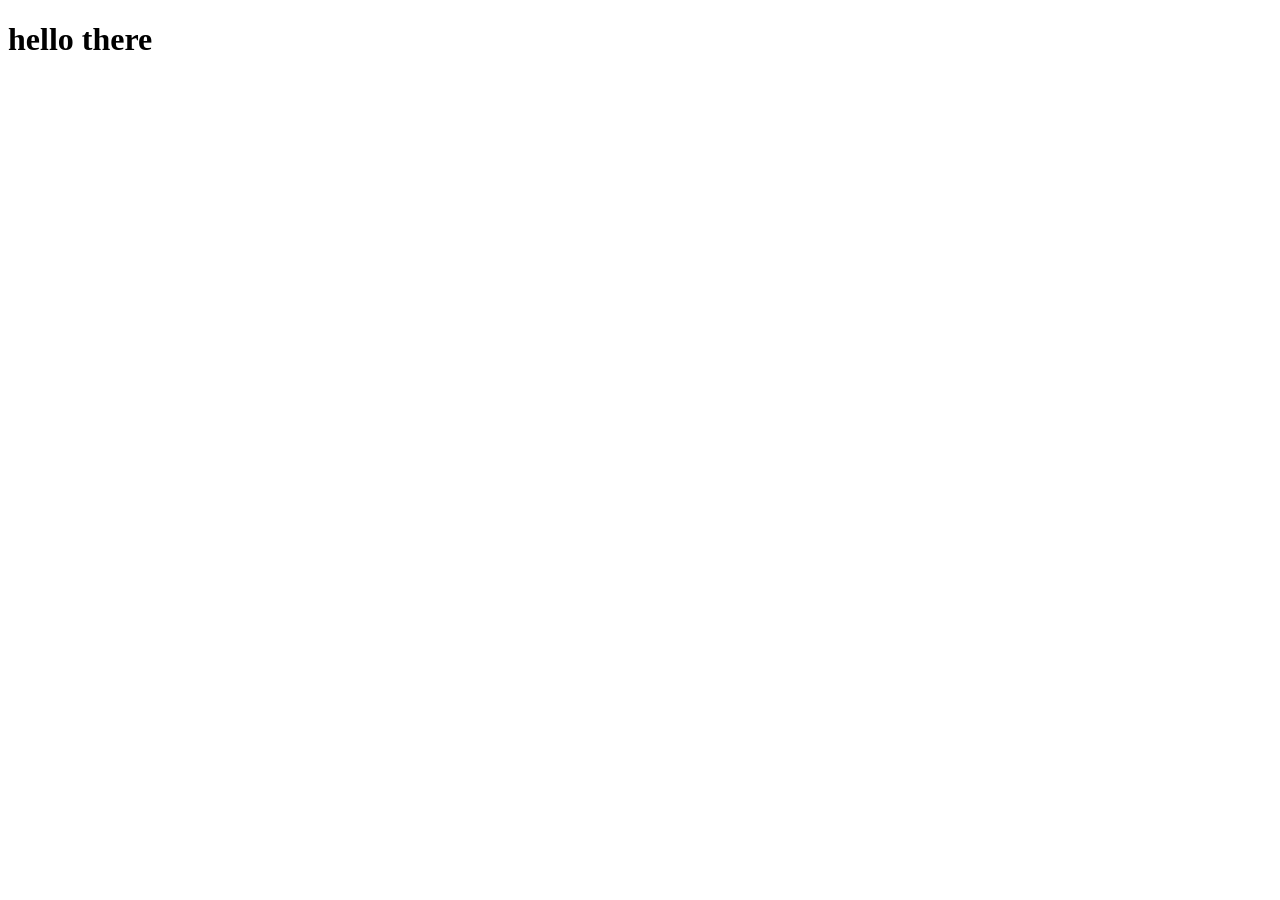
==== index.html @ cb72a4aa "updated HTML and CSS" ====
<!DOCTYPE html>
<html lang="en">
<head>
    <meta charset="UTF-8">
    <meta name="viewport" content="width=device-width, initial-scale=1.0">
    <title>Document</title>
    <link rel="stylesheet" href="style.css">
</head>
<body>
    <h1>hello there</h1>
</body>
</html>
---- style.css ----
p{
    background-color: blue;
}
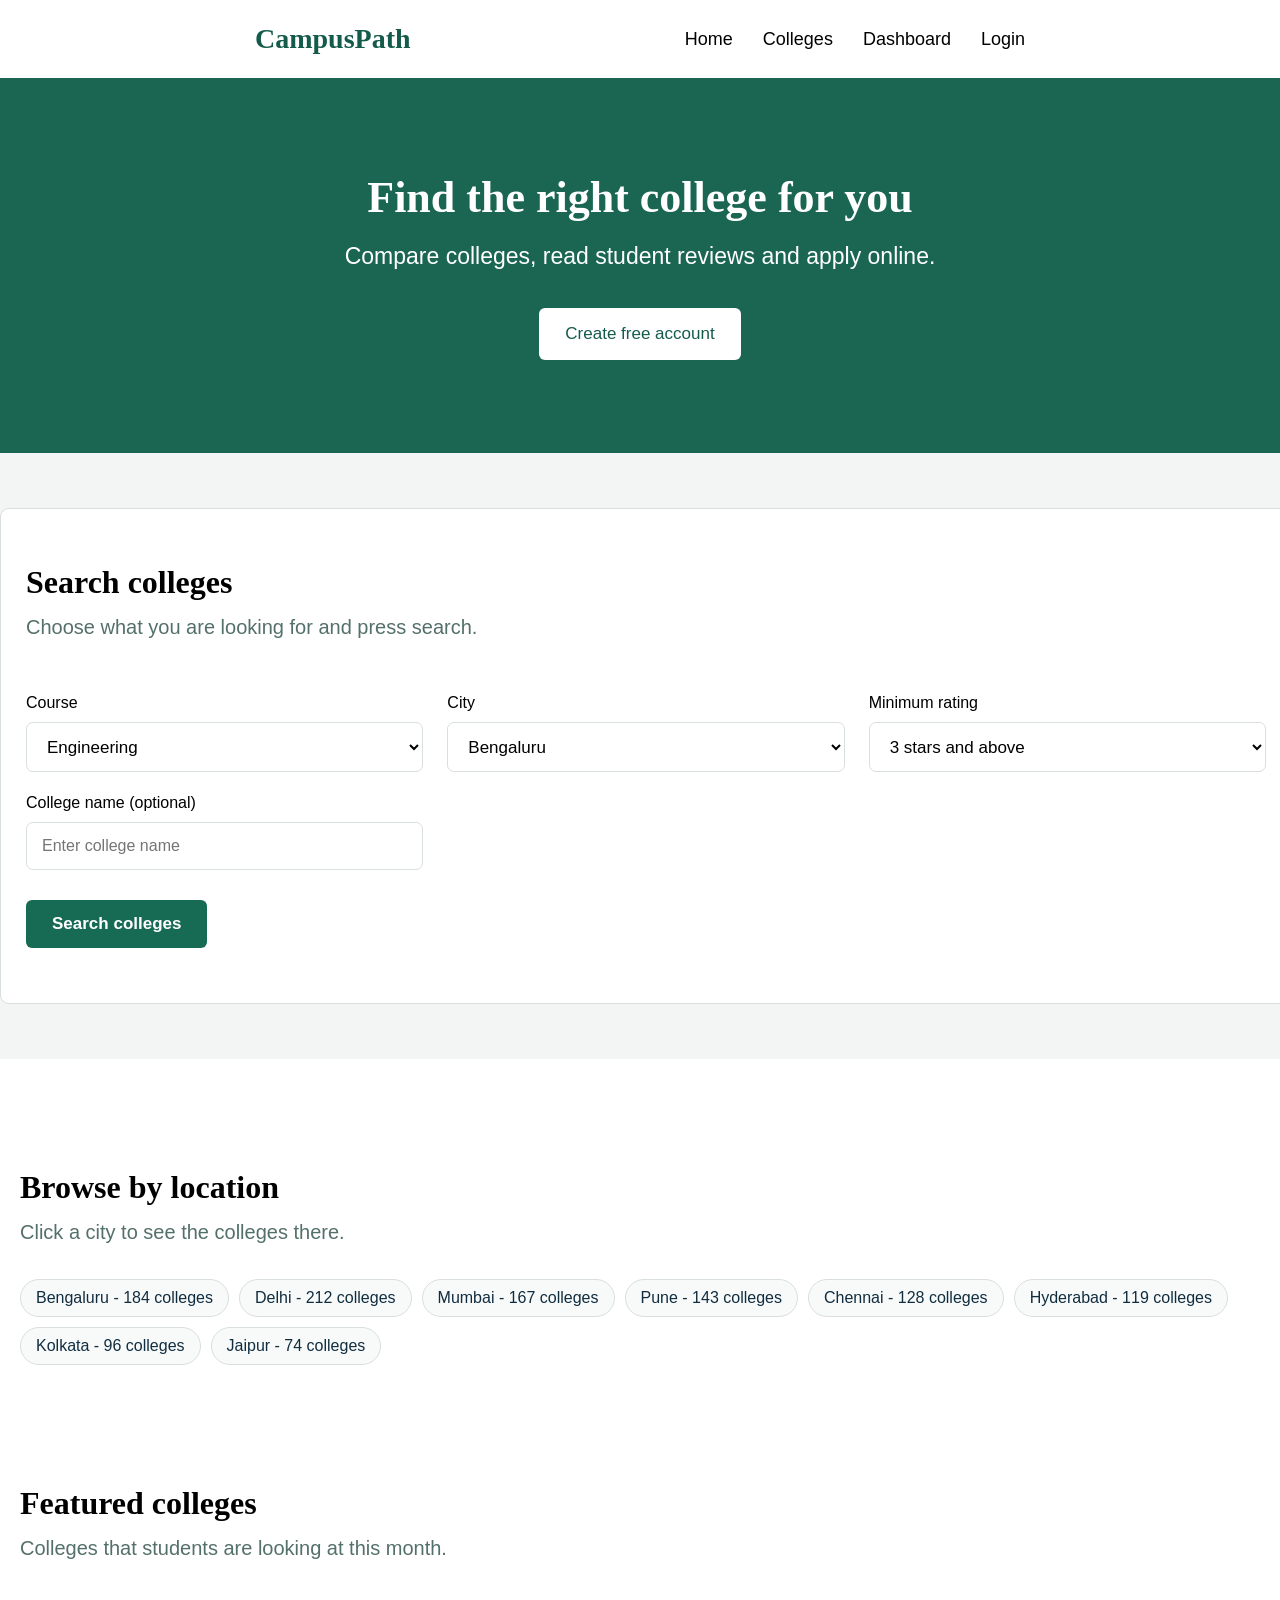
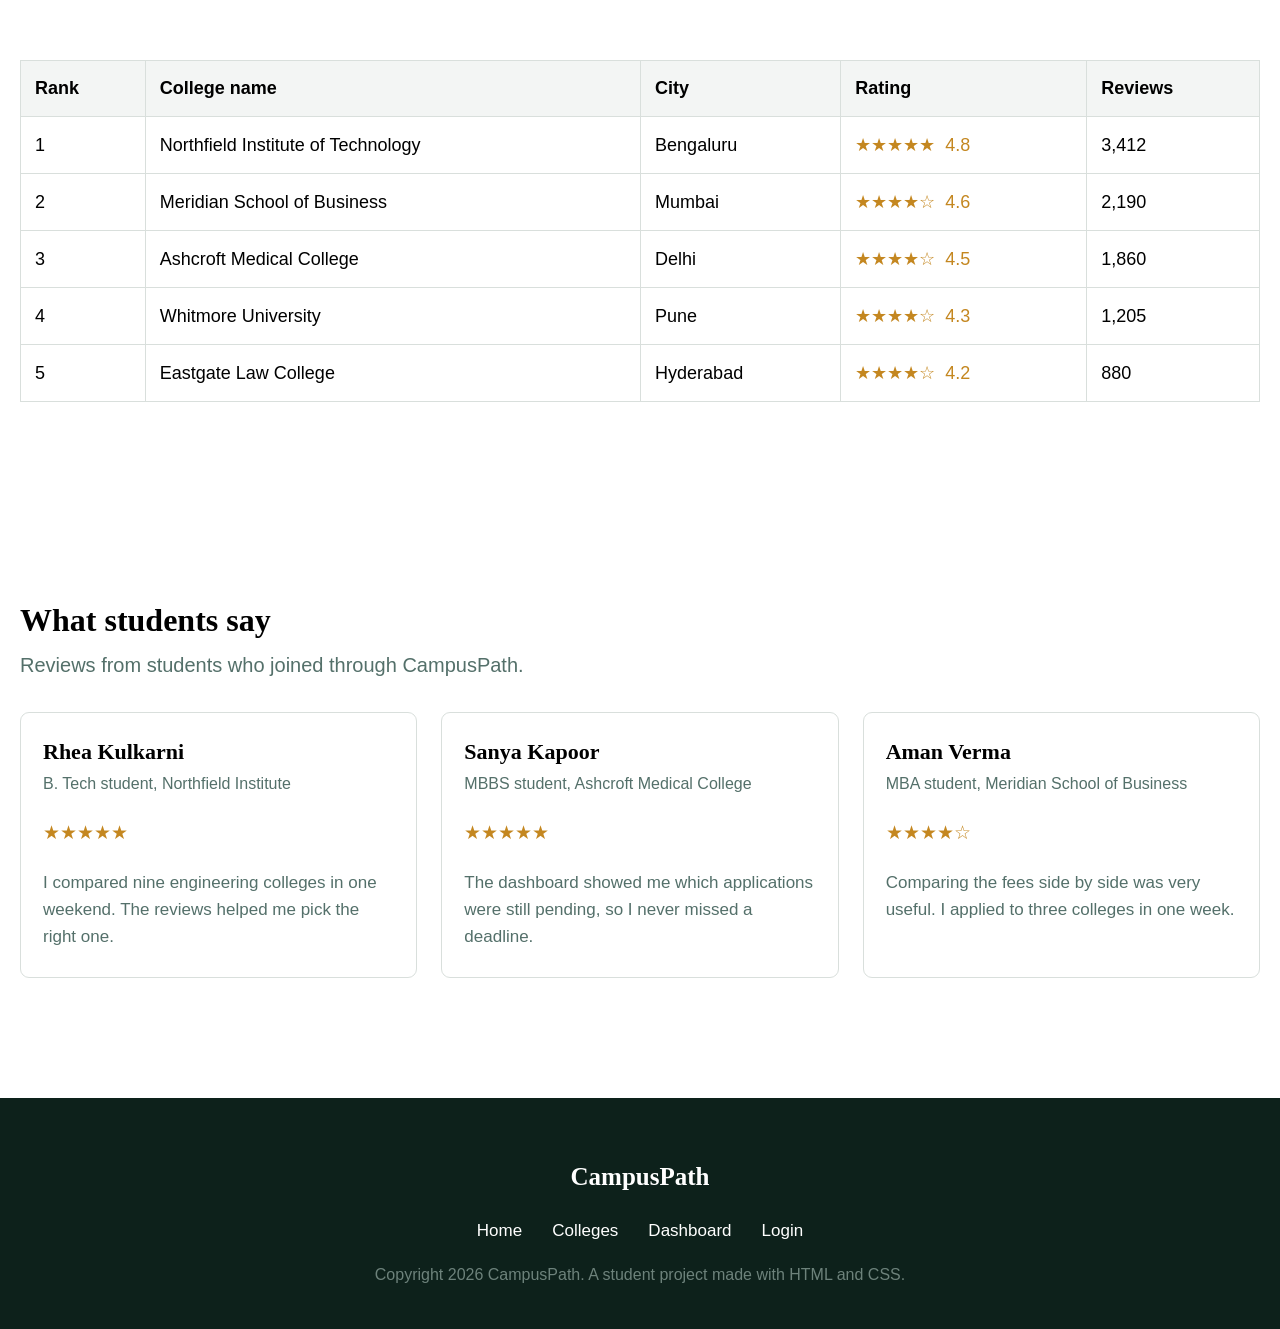
==== commit ff52ebcd: "website files" ====
--- a/index.html
+++ b/index.html
@@ -3,10 +3,296 @@
 <head>
     <meta charset="UTF-8">
     <meta name="viewport" content="width=device-width, initial-scale=1.0">
-    <title>Document</title>
+    <title>Campus Path - Find the right college for you</title>
     <link rel="stylesheet" href="style.css">
 </head>
 <body>
-    <h1>hello there</h1>
-</body>
+    <header>
+    <div class="logo">CampusPath</div>
+
+    <nav>
+        <a href="#">Home</a>
+        <a href="#">Colleges</a>
+        <a href="dashboard.html">Dashboard</a>
+        <a href="login.html">Login</a>
+    </nav>
+    </header>
+
+    <section class="hero">
+
+        <h1>Find the right college for you</h1>
+
+        <p>
+            Compare colleges, read student reviews and apply online.
+        </p>
+
+
+        <a href="login.html">
+        <button>
+            Create free account
+        </button>
+        </a>
+
+    </section>
+
+
+    <section class="search-section">
+
+        <div class="search-card">
+
+            <h2>Search colleges</h2>
+
+            <p>
+                Choose what you are looking for and press search.
+            </p>
+
+            <div class="search-fields">
+
+                <div class="field">
+                    <label>Course</label>
+
+                    <select>
+                        <option>Engineering</option>
+                        <option>Medical</option>
+                        <option>Management</option>
+                        <option>Law</option>
+                    </select>
+                </div>
+
+
+                <div class="field">
+                    <label>City</label>
+
+                    <select>
+                        <option>Bengaluru</option>
+                        <option>Delhi</option>
+                        <option>Mumbai</option>
+                        <option>Hyderabad</option>
+                    </select>
+                </div>
+
+
+                <div class="field">
+                    <label>Minimum rating</label>
+
+                    <select>
+                        <option>3 stars and above</option>
+                        <option>4 stars and above</option>
+                        <option>5 stars</option>
+                    </select>
+                </div>
+
+            </div>
+
+
+            
+            <div class="college-name">
+
+                <label>College name (optional)</label>
+
+                <input type="text" placeholder="Enter college name">
+
+            </div>
+            
+            <button class="search-button">
+    Search colleges
+</button>
+
+        </div>
+
+    </section>
+
+
+<section class="location-section">
+
+    <h2>Browse by location</h2>
+
+    <p>Click a city to see the colleges there.</p>
+
+    <div class="city-list">
+
+        <a href="#">Bengaluru - 184 colleges</a>
+        <a href="#">Delhi - 212 colleges</a>
+        <a href="#">Mumbai - 167 colleges</a>
+        <a href="#">Pune - 143 colleges</a>
+        <a href="#">Chennai - 128 colleges</a>
+        <a href="#">Hyderabad - 119 colleges</a>
+        <a href="#">Kolkata - 96 colleges</a>
+        <a href="#">Jaipur - 74 colleges</a>
+
+    </div>
+
+</section>
+
+
+<section class="featured-section">
+
+    <h2>Featured colleges</h2>
+
+    <p>Colleges that students are looking at this month.</p>
+
+</section>
+
+
+<section class="ranking-section">
+
+    <table class="college-table">
+
+        <thead>
+            <tr>
+                <th>Rank</th>
+                <th>College name</th>
+                <th>City</th>
+                <th>Rating</th>
+                <th>Reviews</th>
+            </tr>
+        </thead>
+
+        <tbody>
+
+            <tr>
+                <td>1</td>
+                <td>Northfield Institute of Technology</td>
+                <td>Bengaluru</td>
+                <td>★★★★★ &nbsp;4.8</td>
+                <td>3,412</td>
+            </tr>
+
+            <tr>
+                <td>2</td>
+                <td>Meridian School of Business</td>
+                <td>Mumbai</td>
+                <td>★★★★☆ &nbsp;4.6</td>
+                <td>2,190</td>
+            </tr>
+
+            <tr>
+                <td>3</td>
+                <td>Ashcroft Medical College</td>
+                <td>Delhi</td>
+                <td>★★★★☆ &nbsp;4.5</td>
+                <td>1,860</td>
+            </tr>
+
+            <tr>
+                <td>4</td>
+                <td>Whitmore University</td>
+                <td>Pune</td>
+                <td>★★★★☆ &nbsp;4.3</td>
+                <td>1,205</td>
+            </tr>
+
+            <tr>
+                <td>5</td>
+                <td>Eastgate Law College</td>
+                <td>Hyderabad</td>
+                <td>★★★★☆ &nbsp;4.2</td>
+                <td>880</td>
+            </tr>
+
+        </tbody>
+
+    </table>
+
+</section>
+
+
+<section class="reviews-section">
+
+    <h2>What students say</h2>
+
+    <p class="section-description">
+        Reviews from students who joined through CampusPath.
+    </p>
+
+
+    <div class="reviews-container">
+
+    
+
+        <div class="review-card">
+
+            <h3>Rhea Kulkarni</h3>
+
+            <p class="student-info">
+                B. Tech student, Northfield Institute
+            </p>
+
+            <div class="stars">
+                ★★★★★
+            </div>
+
+            <p class="review-text">
+                I compared nine engineering colleges in one weekend.
+                The reviews helped me pick the right one.
+            </p>
+
+        </div>
+
+
+    
+
+        <div class="review-card">
+
+            <h3>Sanya Kapoor</h3>
+
+            <p class="student-info">
+                MBBS student, Ashcroft Medical College
+            </p>
+
+            <div class="stars">
+                ★★★★★
+            </div>
+
+            <p class="review-text">
+                The dashboard showed me which applications were still
+                pending, so I never missed a deadline.
+            </p>
+
+        </div>
+
+
+        <!-- Review 3 -->
+
+        <div class="review-card">
+
+            <h3>Aman Verma</h3>
+
+            <p class="student-info">
+                MBA student, Meridian School of Business
+            </p>
+
+            <div class="stars">
+                ★★★★☆
+            </div>
+
+            <p class="review-text">
+                Comparing the fees side by side was very useful.
+                I applied to three colleges in one week.
+            </p>
+
+        </div>
+
+    </div>
+
+</section>
+
+<footer class="footer">
+
+    <h2>CampusPath</h2>
+
+    <nav>
+        <a href="#">Home</a>
+        <a href="#">Colleges</a>
+        <a href="#">Dashboard</a>
+        <a href="#">Login</a>
+    </nav>
+
+    <p>
+        Copyright 2026 CampusPath. A student project made with HTML and CSS.
+    </p>
+
+</footer>
+
+</body> 
 </html>
--- a/style.css
+++ b/style.css
@@ -1,3 +1,640 @@
-p{
-    background-color: blue;
+body{
+    display: block;
+    width: 100%;
+    margin: 0%;
+    padding: 0%;
+    font-family: Arial, Helvetica, sans-serif;
+}
+
+
+header {
+    height: 78px;
+
+    display: flex;
+    align-items: center;
+    justify-content: space-between;
+
+    padding: 0 255px;
+
+    background-color: white;
+}
+
+
+
+.logo {
+    font-family: Georgia, serif;
+    font-size: 28px;
+    font-weight: bold;
+    color: #155b4b;
+}
+
+
+
+nav {
+    display: flex;
+    gap: 30px;
+}
+
+
+nav a {
+    text-decoration: none;
+    color: black;
+    font-size: 18px;
+}
+
+
+.hero {
+    height: 375px;
+
+    background-color: #1b6653;
+
+    display: flex;
+    flex-direction: column;
+    align-items: center;
+    justify-content: center;
+
+    text-align: center;
+}
+
+.hero h1 {
+    font-family: Georgia, serif;
+    font-size: 44px;
+    color: white;
+
+    margin: 0 0 20px 0;
+}
+
+
+.hero p {
+    font-size: 23px;
+    color: white;
+
+    margin: 0 0 38px 0;
+}
+
+
+
+.hero button {
+    background-color: white;
+    color: #155b4b;
+
+    border: none;
+    border-radius: 6px;
+
+    padding: 16px 26px;
+
+    font-size: 17px;
+
+    cursor: pointer;
+}
+
+
+
+.search-section {
+    background-color: #f3f5f4;
+
+    padding: 55px 0;
+
+    min-height: 400px;
+}
+
+
+.search-card {
+    width: 1240px;
+
+    margin: 0 auto;
+
+    background-color: white;
+
+    border: 1px solid #d9dfdc;
+    border-radius: 9px;
+
+    padding: 55px 25px;
+}
+
+
+
+
+.search-card h2 {
+    font-family: Georgia, serif;
+    font-size: 32px;
+
+    margin: 0 0 15px 0;
+}
+
+
+.search-card > p {
+    font-size: 20px;
+    color: #54706a;
+
+    margin: 0 0 55px 0;
+}
+
+
+
+.search-fields {
+    display: flex;
+
+    gap: 24px;
+}
+
+
+.field {
+    flex: 1;
+
+    display: flex;
+    flex-direction: column;
+}
+
+
+.field label,
+.college-name label {
+    font-size: 16px;
+
+    margin-bottom: 10px;
+}
+
+
+.field select {
+    height: 50px;
+
+    padding: 0 16px;
+
+    font-size: 17px;
+
+    background-color: white;
+
+    border: 1px solid #d9dfdc;
+    border-radius: 7px;
+}
+
+
+
+.college-name {
+    margin-top: 22px;
+
+    display: flex;
+    flex-direction: column;
+
+    width: 32%;
+}
+
+
+.college-name input {
+    height: 46px;
+
+    padding: 0 15px;
+
+    font-size: 16px;
+
+    border: 1px solid #d9dfdc;
+    border-radius: 7px;
+}
+
+.location-section {
+    width: 1240px;
+
+    margin: 0 auto;
+
+    padding-top: 110px;
+    padding-bottom: 120px;
+}
+
+
+.location-section h2 {
+    font-family: Georgia, serif;
+
+    font-size: 32px;
+
+    margin: 0 0 15px 0;
+}
+
+
+.location-section p {
+    font-size: 20px;
+
+    color: #54706a;
+
+    margin: 0 0 35px 0;
+}
+
+
+
+.city-list {
+    display: flex;
+
+    flex-wrap: wrap;
+
+    gap: 10px;
+}
+
+
+.city-list a {
+    text-decoration: none;
+
+    color: #102d40;
+
+    border: 1px solid #d9dfdc;
+
+    border-radius: 25px;
+
+    padding: 9px 15px;
+
+    font-size: 16px;
+
+    background-color: #f8faf9;
+}
+
+
+.featured-section {
+    width: 1240px;
+
+    margin: 0 auto;
+
+    padding-bottom: 100px;
+}
+
+
+.featured-section h2 {
+    font-family: Georgia, serif;
+
+    font-size: 32px;
+
+    margin: 0 0 15px 0;
+}
+
+
+.featured-section p {
+    font-size: 20px;
+
+    color: #54706a;
+
+    margin: 0;
+}
+
+
+.search-button {
+    margin-top: 30px;
+
+    background-color: #176b54;
+    color: white;
+
+    border: none;
+    border-radius: 6px;
+
+    padding: 14px 26px;
+
+    font-size: 17px;
+    font-weight: bold;
+
+    cursor: pointer;
+}
+
+.ranking-section {
+    width: 1240px;
+
+    margin: 0 auto;
+
+    padding-bottom: 100px;
+}
+
+
+.college-table {
+    width: 100%;
+
+    border-collapse: collapse;
+
+    background-color: white;
+
+    font-size: 18px;
+}
+
+
+.college-table th,
+.college-table td {
+    border: 1px solid #d9dfdc;
+
+    padding: 17px 14px;
+
+    text-align: left;
+}
+
+
+.college-table th {
+    font-weight: bold;
+
+    background-color: #f3f5f4;
+}
+
+
+
+.college-table td:nth-child(4) {
+    color: #c48720;
+}
+
+
+
+.reviews-section {
+    width: 1240px;
+
+    margin: 0 auto;
+
+    padding-top: 100px;
+    padding-bottom: 120px;
+}
+
+
+.reviews-section h2 {
+    font-family: Georgia, serif;
+
+    font-size: 32px;
+
+    margin: 0 0 15px 0;
+}
+
+
+.section-description {
+    font-size: 20px;
+
+    color: #54706a;
+
+    margin: 0 0 35px 0;
+}
+
+
+.reviews-container {
+    display: flex;
+
+    gap: 24px;
+}
+
+
+.review-card {
+    flex: 1;
+
+    background-color: white;
+
+    border: 1px solid #d9dfdc;
+
+    border-radius: 9px;
+
+    padding: 26px 22px;
+
+    box-sizing: border-box;
+}
+
+
+.review-card h3 {
+    font-family: Georgia, serif;
+
+    font-size: 22px;
+
+    margin: 0 0 10px 0;
+}
+
+
+.student-info {
+    color: #54706a;
+
+    font-size: 16px;
+
+    margin: 0 0 28px 0;
+}
+
+
+.stars {
+    color: #c48720;
+
+    font-size: 19px;
+
+    margin-bottom: 25px;
+}
+
+
+.review-text {
+    color: #54706a;
+
+    font-size: 17px;
+
+    line-height: 1.6;
+
+    margin: 0;
+}
+
+
+
+.footer {
+    background-color: #0d211b;
+
+    text-align: center;
+
+    padding: 65px 20px 45px 20px;
+
+    color: white;
+}
+
+
+.footer h2 {
+    font-family: Georgia, serif;
+
+    font-size: 25px;
+
+    margin: 0 0 30px 0;
+}
+
+
+.footer nav {
+    display: flex;
+
+    justify-content: center;
+
+    gap: 30px;
+
+    margin-bottom: 25px;
+}
+
+
+.footer nav a {
+    color: white;
+
+    text-decoration: none;
+
+    font-size: 17px;
+}
+
+
+.footer > p {
+    color: #6d827b;
+
+    font-size: 16px;
+
+    margin: 0;
+}
+
+
+.login-hero {
+    background-color: #176b54;
+
+    height: 325px;
+
+    display: flex;
+    flex-direction: column;
+
+    justify-content: center;
+    align-items: center;
+
+    text-align: center;
+
+    color: white;
+}
+
+
+.login-hero h1 {
+    font-family: Georgia, serif;
+
+    font-size: 44px;
+
+    margin: 0 0 25px 0;
+}
+
+
+.login-hero p {
+    font-size: 23px;
+
+    margin: 0;
+}
+
+
+.login-section {
+    background-color: #f3f5f4;
+
+    min-height: 500px;
+
+    padding: 55px 0;
+}
+
+
+.login-box {
+    width: 660px;
+
+    margin: 0 auto;
+
+    background-color: white;
+
+    border: 1px solid #d9dfdc;
+
+    border-radius: 10px;
+
+    padding: 40px 32px;
+
+    box-sizing: border-box;
+}
+
+
+.login-box h2 {
+    font-family: Georgia, serif;
+
+    font-size: 34px;
+
+    margin: 0 0 35px 0;
+}
+
+
+.login-description {
+    color: #54706a;
+
+    font-size: 18px;
+
+    margin-bottom: 28px;
+}
+
+
+.login-box label {
+    display: block;
+
+    font-size: 17px;
+
+    margin-bottom: 10px;
+
+    margin-top: 22px;
+}
+
+
+.login-box input[type="email"],
+.login-box input[type="password"] {
+
+    width: 100%;
+
+    height: 49px;
+
+    box-sizing: border-box;
+
+    border: 1px solid #d9dfdc;
+
+    border-radius: 7px;
+
+    padding: 0 13px;
+
+    font-size: 18px;
+}
+
+
+.login-box input::placeholder {
+    color: #6c7775;
+}
+
+
+.remember {
+    display: flex;
+
+    align-items: center;
+
+    gap: 12px;
+
+    margin-top: 23px;
+
+    font-size: 17px;
+}
+
+
+.remember input {
+    width: 16px;
+    height: 16px;
+}
+
+
+.login-button {
+    width: 100%;
+
+    height: 50px;
+
+    margin-top: 52px;
+
+    background-color: #176b54;
+
+    color: white;
+
+    border: none;
+
+    border-radius: 7px;
+
+    font-size: 18px;
+
+    cursor: pointer;
+}
+
+
+.forgot-password {
+    color: #54706a;
+
+    font-size: 17px;
+
+    margin-top: 23px;
+}
+
+
+.forgot-password a {
+    color: #176b54;
+
+    text-decoration: none;
 }
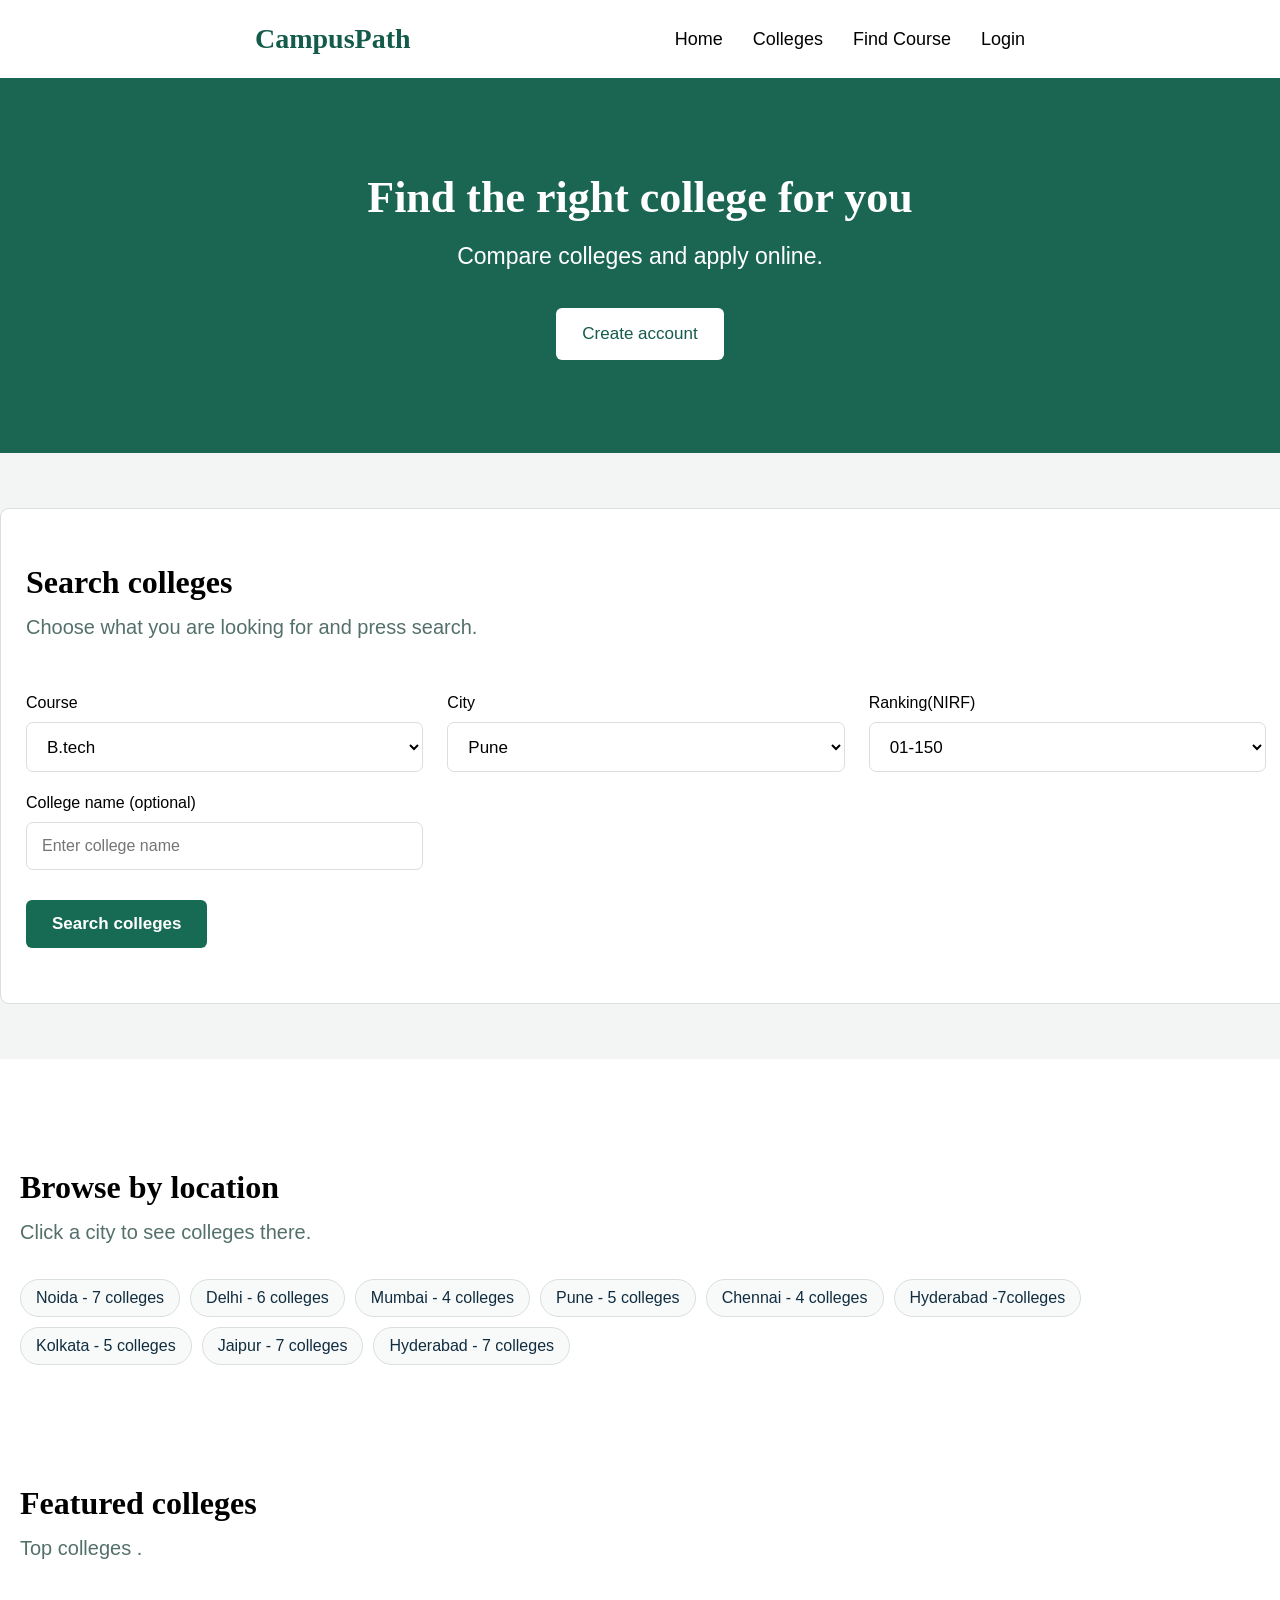
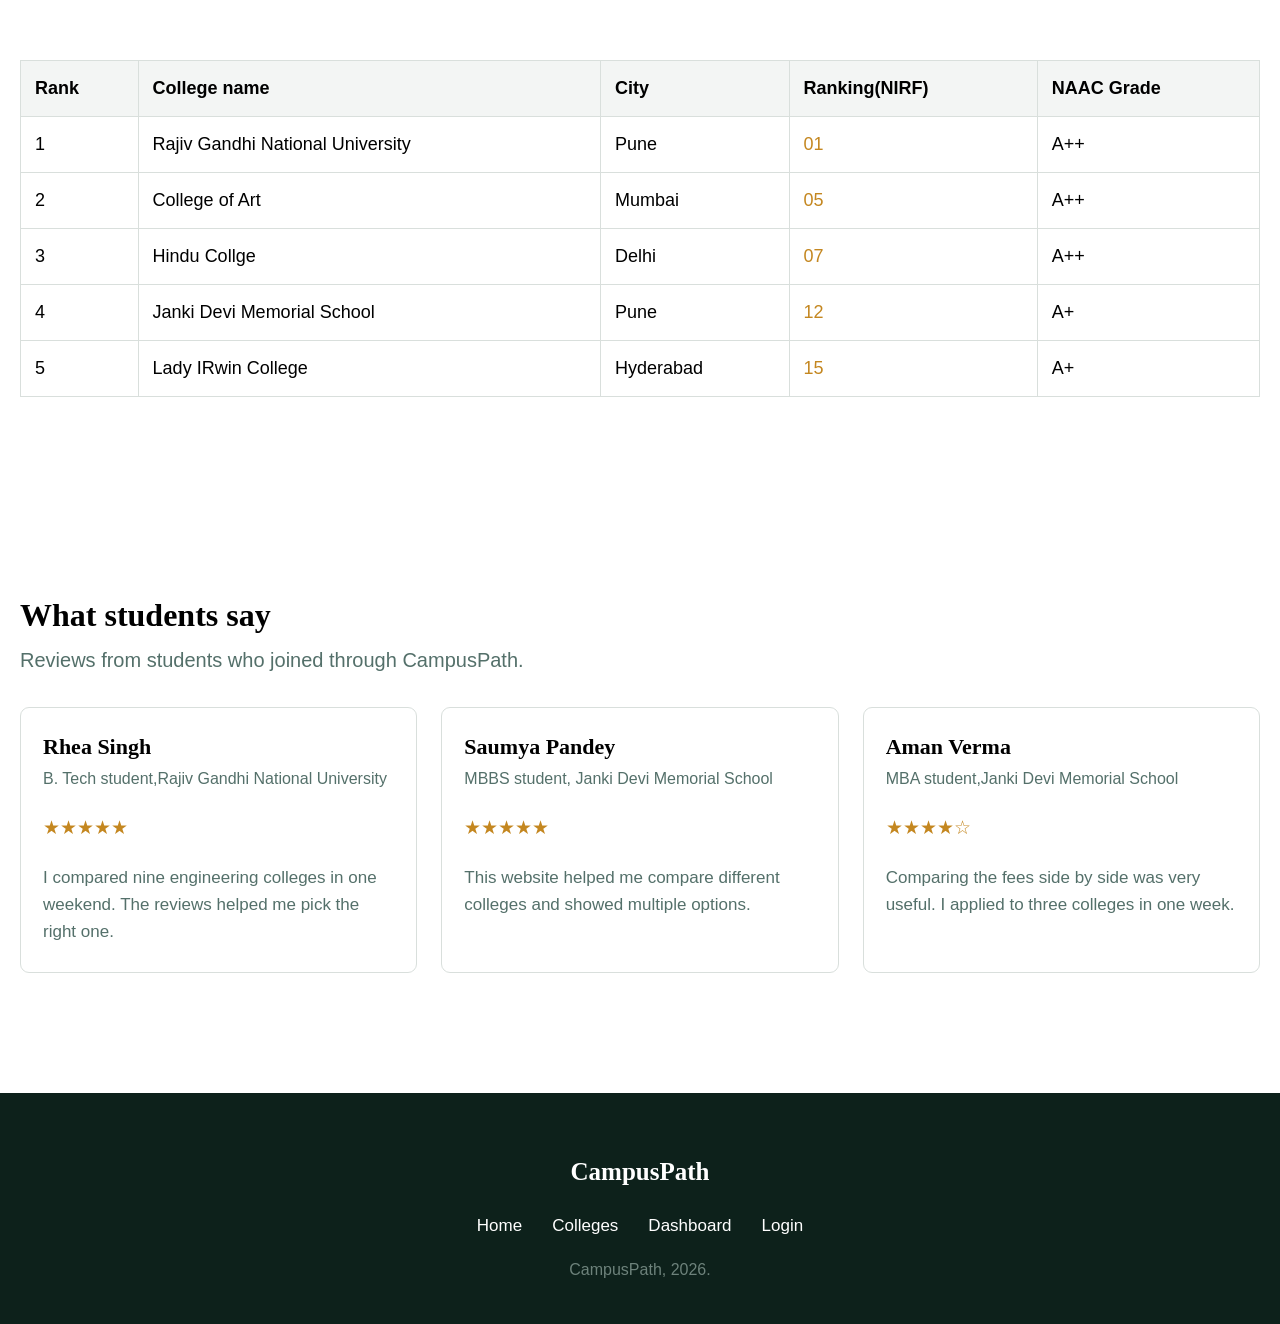
==== commit 4a7c5c98: "Updated website , added new files" ====
--- a/index.html
+++ b/index.html
@@ -12,8 +12,8 @@
 
     <nav>
         <a href="#">Home</a>
-        <a href="#">Colleges</a>
-        <a href="dashboard.html">Dashboard</a>
+        <a href="collegelist.html">Colleges</a>
+        <a href="course.html">Find Course</a>
         <a href="login.html">Login</a>
     </nav>
     </header>
@@ -23,13 +23,13 @@
         <h1>Find the right college for you</h1>
 
         <p>
-            Compare colleges, read student reviews and apply online.
+            Compare colleges and apply online.
         </p>
 
 
         <a href="login.html">
         <button>
-            Create free account
+            Create account
         </button>
         </a>
 
@@ -52,10 +52,22 @@
                     <label>Course</label>
 
                     <select>
-                        <option>Engineering</option>
-                        <option>Medical</option>
-                        <option>Management</option>
-                        <option>Law</option>
+                        <option>B.tech</option>
+                        <option>M.tech</option>
+                        <option>B.Sc</option>
+                        <option>M.Sc</option>
+                        <option>M.Com</option>
+                        <option>B.Com</option>
+                        <option>M.A</option>
+                        <option>B.A</option>
+                        <option>Ph.D</option>
+                        <option>B.Arch</option>
+                        <option>MBA</option>
+                        <option>BCA</option>
+                        <option>MBBS</option>
+                        <option>MCA</option>
+                        <option>B.Pharma</option>
+                        <option>BBA</option>
                     </select>
                 </div>
 
@@ -64,21 +76,26 @@
                     <label>City</label>
 
                     <select>
-                        <option>Bengaluru</option>
+                        <option>Pune</option>
                         <option>Delhi</option>
                         <option>Mumbai</option>
+                        <option>Noida</option>
+                        <option>kanpur</option>
+                        <option>Agra</option>
+                        <option>Allahbad</option>
+                        <option>Lucknow</option>
                         <option>Hyderabad</option>
                     </select>
                 </div>
 
 
                 <div class="field">
-                    <label>Minimum rating</label>
+                    <label>Ranking(NIRF)</label>
 
                     <select>
-                        <option>3 stars and above</option>
-                        <option>4 stars and above</option>
-                        <option>5 stars</option>
+                        <option>01-150</option>
+                        <option>50-250</option>
+                        <option>250 and above</option>
                     </select>
                 </div>
 
@@ -107,19 +124,19 @@
 
     <h2>Browse by location</h2>
 
-    <p>Click a city to see the colleges there.</p>
+    <p>Click a city to see colleges there.</p>
 
     <div class="city-list">
 
-        <a href="#">Bengaluru - 184 colleges</a>
-        <a href="#">Delhi - 212 colleges</a>
-        <a href="#">Mumbai - 167 colleges</a>
-        <a href="#">Pune - 143 colleges</a>
-        <a href="#">Chennai - 128 colleges</a>
-        <a href="#">Hyderabad - 119 colleges</a>
-        <a href="#">Kolkata - 96 colleges</a>
-        <a href="#">Jaipur - 74 colleges</a>
-
+        <a href="#">Noida - 7 colleges</a>
+        <a href="#">Delhi - 6 colleges</a>
+        <a href="#">Mumbai - 4 colleges</a>
+        <a href="#">Pune -  5 colleges</a>
+        <a href="#">Chennai - 4  colleges</a>
+        <a href="#">Hyderabad -7colleges</a>
+        <a href="#">Kolkata -  5 colleges</a>
+        <a href="#">Jaipur - 7 colleges</a>
+        <a href="#">Hyderabad - 7 colleges</a>
     </div>
 
 </section>
@@ -129,7 +146,7 @@
 
     <h2>Featured colleges</h2>
 
-    <p>Colleges that students are looking at this month.</p>
+    <p>Top colleges .</p>
 
 </section>
 
@@ -143,8 +160,8 @@
                 <th>Rank</th>
                 <th>College name</th>
                 <th>City</th>
-                <th>Rating</th>
-                <th>Reviews</th>
+                <th>Ranking(NIRF)</th>
+                <th>NAAC Grade</th>
             </tr>
         </thead>
 
@@ -152,42 +169,42 @@
 
             <tr>
                 <td>1</td>
-                <td>Northfield Institute of Technology</td>
-                <td>Bengaluru</td>
-                <td>★★★★★ &nbsp;4.8</td>
-                <td>3,412</td>
+                <td>Rajiv Gandhi National University</td>
+                <td>Pune</td>
+                <td>01</td>
+                <td>A++</td>
             </tr>
 
             <tr>
                 <td>2</td>
-                <td>Meridian School of Business</td>
+                <td>College of Art</td>
                 <td>Mumbai</td>
-                <td>★★★★☆ &nbsp;4.6</td>
-                <td>2,190</td>
+                <td>05</td>
+                <td>A++</td>
             </tr>
 
             <tr>
                 <td>3</td>
-                <td>Ashcroft Medical College</td>
+                <td>Hindu Collge</td>
                 <td>Delhi</td>
-                <td>★★★★☆ &nbsp;4.5</td>
-                <td>1,860</td>
+                <td>07</td>
+                <td>A++</td>
             </tr>
 
             <tr>
                 <td>4</td>
-                <td>Whitmore University</td>
+                <td>Janki Devi Memorial School<y/td>
                 <td>Pune</td>
-                <td>★★★★☆ &nbsp;4.3</td>
-                <td>1,205</td>
+                <td>12</td>
+                <td>A+</td>
             </tr>
 
             <tr>
                 <td>5</td>
-                <td>Eastgate Law College</td>
+                <td>Lady IRwin College</td>
                 <td>Hyderabad</td>
-                <td>★★★★☆ &nbsp;4.2</td>
-                <td>880</td>
+                <td>15</td>
+                <td>A+</td>
             </tr>
 
         </tbody>
@@ -212,10 +229,10 @@
 
         <div class="review-card">
 
-            <h3>Rhea Kulkarni</h3>
+            <h3>Rhea Singh</h3>
 
             <p class="student-info">
-                B. Tech student, Northfield Institute
+                B. Tech student,Rajiv Gandhi National University 
             </p>
 
             <div class="stars">
@@ -234,10 +251,10 @@
 
         <div class="review-card">
 
-            <h3>Sanya Kapoor</h3>
+            <h3>Saumya Pandey</h3>
 
             <p class="student-info">
-                MBBS student, Ashcroft Medical College
+                MBBS student, Janki Devi Memorial School
             </p>
 
             <div class="stars">
@@ -245,21 +262,17 @@
             </div>
 
             <p class="review-text">
-                The dashboard showed me which applications were still
-                pending, so I never missed a deadline.
+                This website helped me compare different colleges and showed multiple options. 
             </p>
 
         </div>
 
-
-        <!-- Review 3 -->
-
         <div class="review-card">
 
             <h3>Aman Verma</h3>
 
             <p class="student-info">
-                MBA student, Meridian School of Business
+                MBA student,Janki Devi Memorial School
             </p>
 
             <div class="stars">
@@ -282,14 +295,14 @@
     <h2>CampusPath</h2>
 
     <nav>
-        <a href="#">Home</a>
-        <a href="#">Colleges</a>
-        <a href="#">Dashboard</a>
-        <a href="#">Login</a>
+        <a href="index.html">Home</a>
+        <a href="colleges.html">Colleges</a>
+        <a href="dashboard.html">Dashboard</a>
+        <a href="login.html">Login</a>
     </nav>
 
     <p>
-        Copyright 2026 CampusPath. A student project made with HTML and CSS.
+         CampusPath, 2026. 
     </p>
 
 </footer>
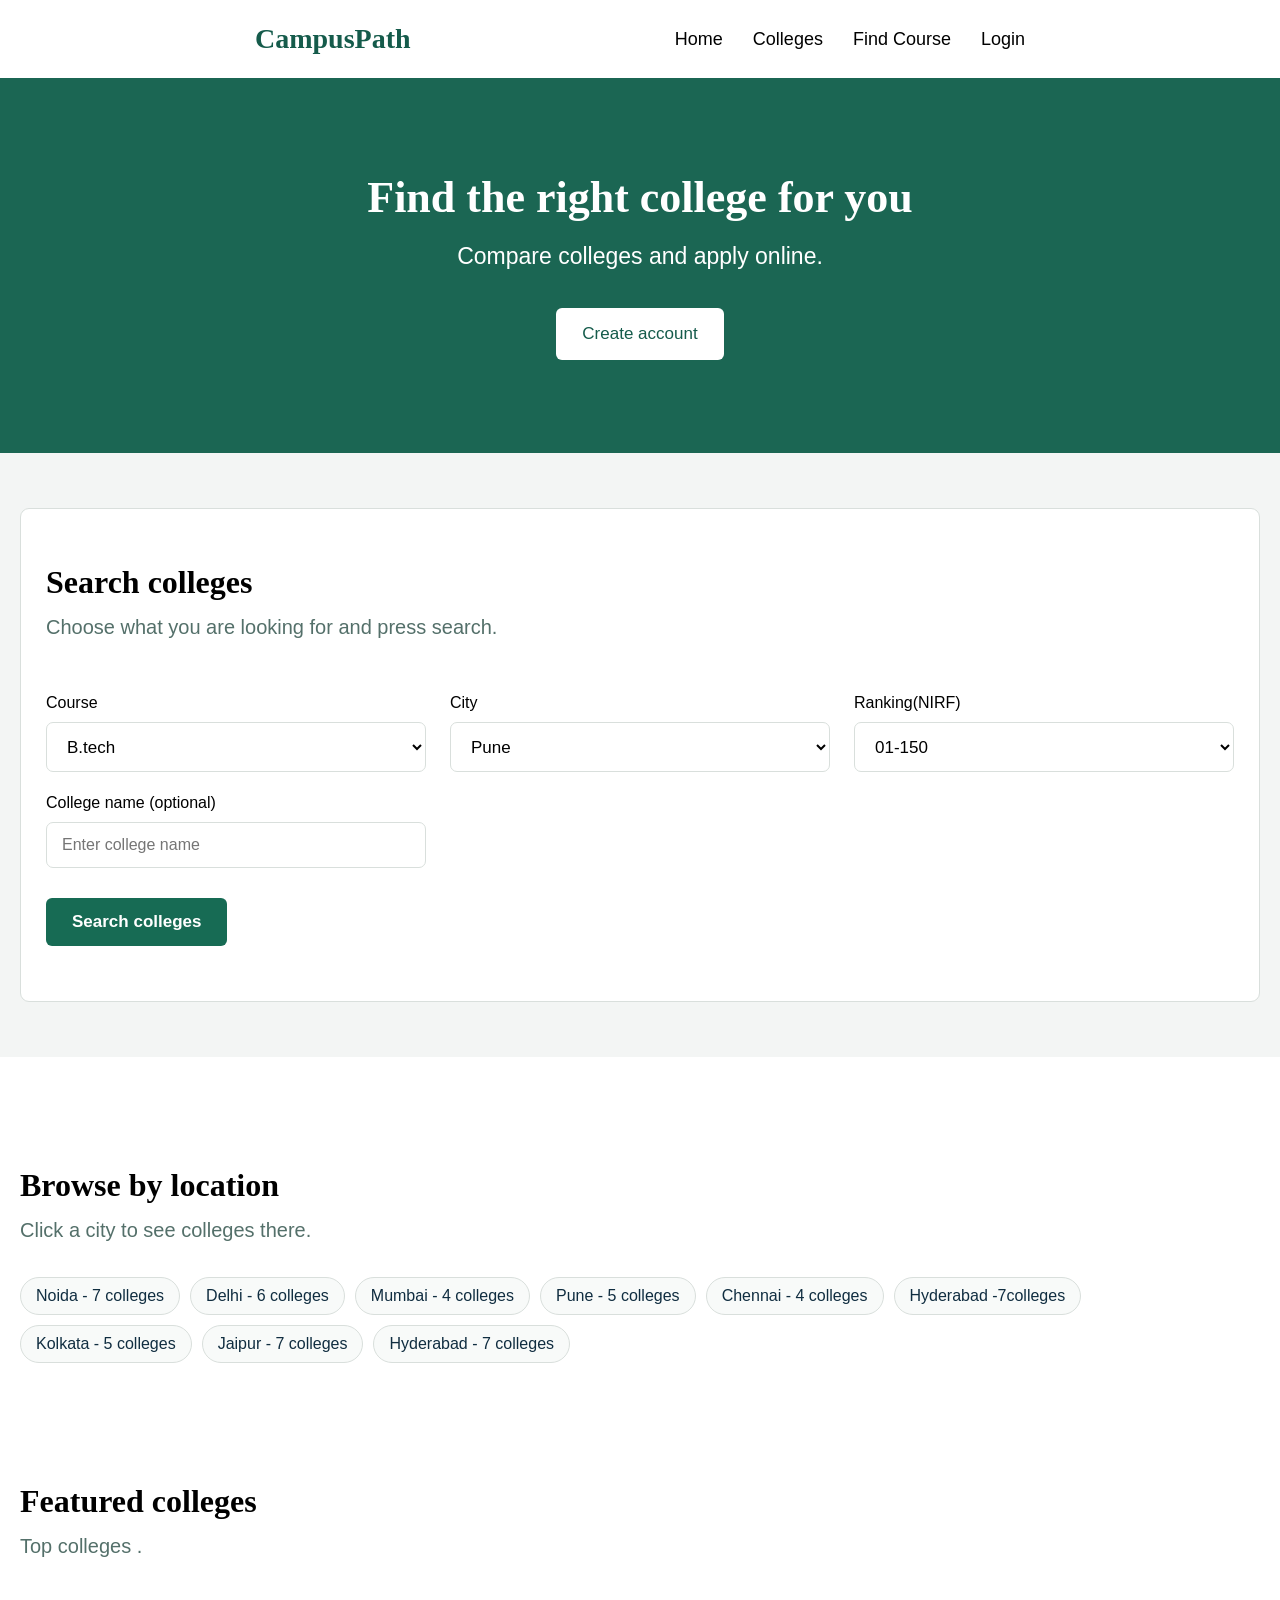
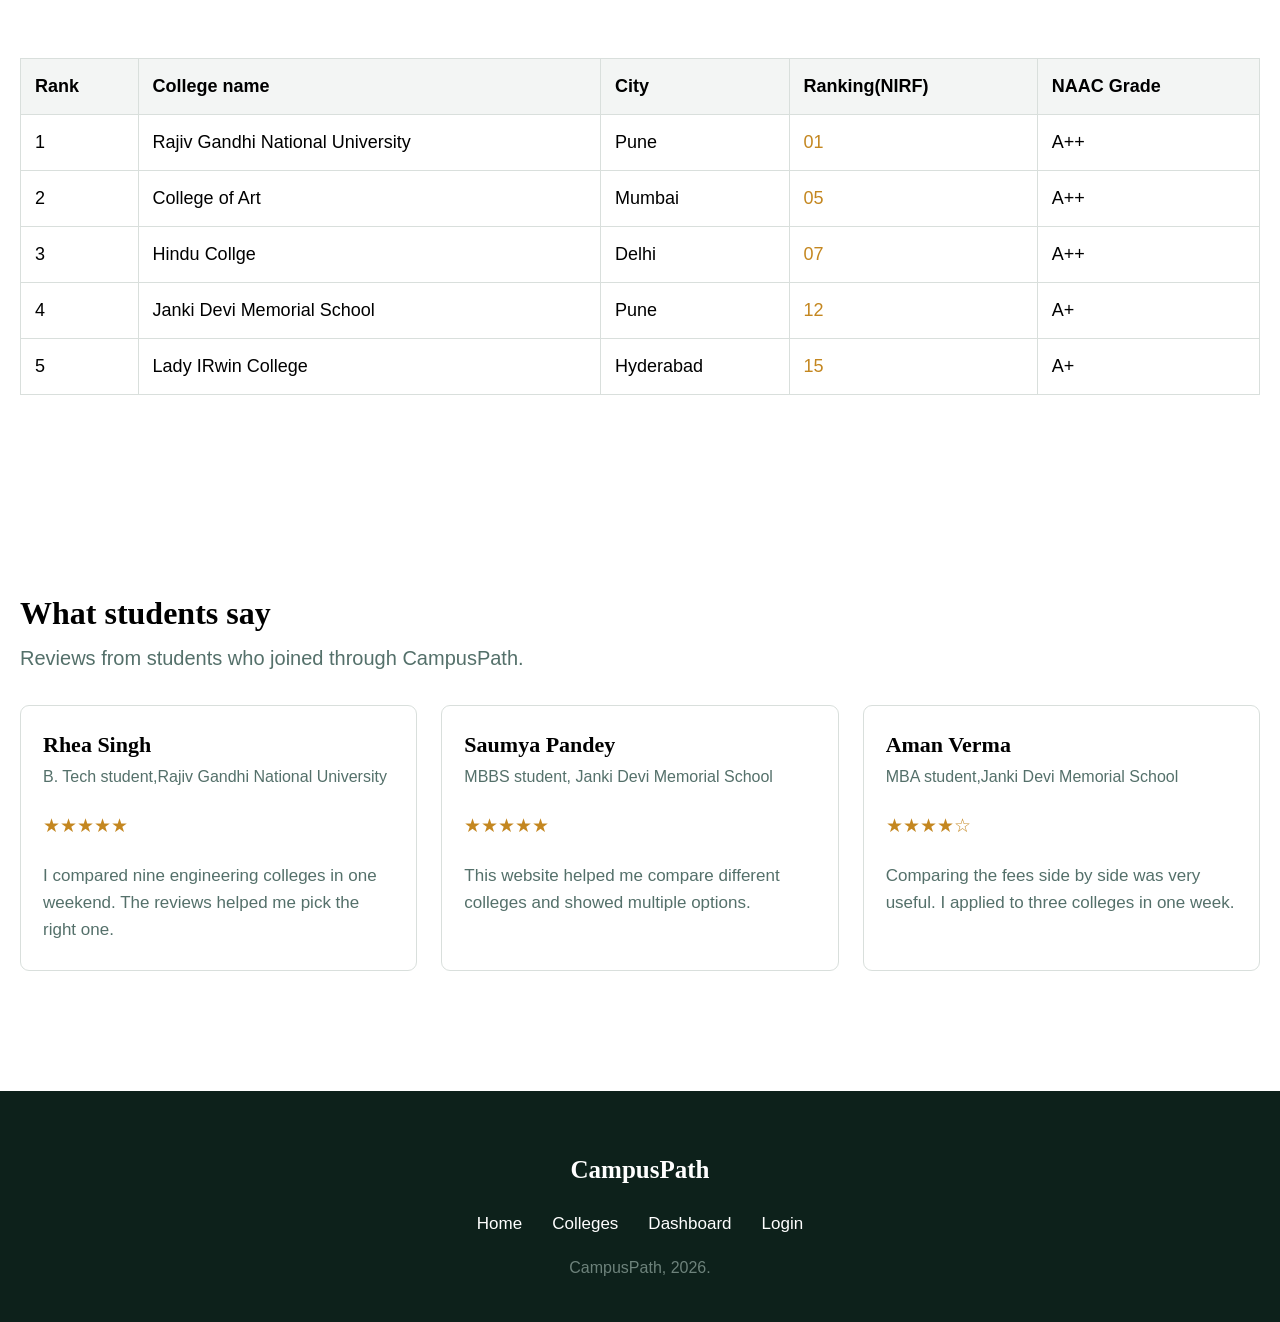
==== commit b1ea948e: "Added responsive design" ====
--- a/index.html
+++ b/index.html
@@ -5,6 +5,7 @@
     <meta name="viewport" content="width=device-width, initial-scale=1.0">
     <title>Campus Path - Find the right college for you</title>
     <link rel="stylesheet" href="style.css">
+    <link rel="stylesheet" href="responsive.css">
 </head>
 <body>
     <header>
--- a/responsive.css
+++ b/responsive.css
@@ -0,0 +1,415 @@
+* {
+    box-sizing: border-box;
+}
+
+html,
+body {
+    max-width: 100%;
+    overflow-x: hidden;
+}
+
+img {
+    max-width: 100%;
+    height: auto;
+}
+
+
+@media (max-width: 800px) {
+
+
+    .main-header,
+    header {
+        height: auto;
+        min-height: 70px;
+        padding: 15px 30px !important;
+        gap: 15px;
+    }
+
+    .main-nav,
+    header nav {
+        gap: 15px;
+        flex-wrap: wrap;
+        justify-content: flex-end;
+    }
+
+    .main-nav a,
+    header nav a {
+        font-size: 15px;
+    }
+
+    .hero {
+        height: auto;
+        min-height: 330px;
+        padding: 60px 25px;
+    }
+
+    .hero h1 {
+        font-size: 36px;
+    }
+
+    .hero p {
+        font-size: 20px;
+    }
+
+    .search-card,
+    .location-section,
+    .featured-section,
+    .ranking-section,
+    .reviews-section {
+        width: 90%;
+        max-width: 100%;
+    }
+
+    .search-card {
+        padding: 40px 25px;
+    }
+
+    .search-fields {
+        flex-wrap: wrap;
+    }
+
+    .field {
+        min-width: 45%;
+    }
+
+    .college-name {
+        width: 50%;
+    }
+
+    .reviews-container {
+        flex-wrap: wrap;
+    }
+
+    .review-card {
+        min-width: 45%;
+    }
+
+    .ranking-section {
+        overflow-x: auto;
+    }
+
+    .college-table {
+        min-width: 750px;
+    }
+    .login-hero {
+        height: auto;
+        min-height: 280px;
+        padding: 50px 25px;
+    }
+
+    .login-hero h1 {
+        font-size: 36px;
+    }
+
+    .login-hero p {
+        font-size: 20px;
+    }
+
+    .login-box {
+        width: 90%;
+        max-width: 660px;
+    }
+    .college-hero {
+        padding: 50px 30px;
+    }
+
+    .college-hero h1 {
+        font-size: 34px;
+    }
+
+    .college-info {
+        font-size: 18px;
+    }
+
+    .college-container {
+        padding: 25px 30px 70px;
+    }
+
+    .college-image {
+        height: 300px;
+    }
+
+    .college-grid {
+        grid-template-columns: 1fr;
+    }
+
+    .college-list-container {
+        width: 90%;
+        padding: 50px 0 80px;
+    }
+
+    .college-grid {
+        grid-template-columns: repeat(2, 1fr);
+        column-gap: 40px;
+    }
+
+    .college-list-heading {
+        padding: 55px 8%;
+    }
+
+    .college-list-heading h1 {
+        font-size: 42px;
+    }
+
+    .college-list-heading p {
+        font-size: 20px;
+    }
+}
+
+@media (max-width: 550px) {
+
+
+    .main-header,
+    header {
+        flex-direction: column;
+        justify-content: center;
+        padding: 18px 15px !important;
+        gap: 15px;
+    }
+
+    .logo {
+        font-size: 25px;
+    }
+
+    .main-nav,
+    header nav {
+        width: 100%;
+        justify-content: center;
+        gap: 12px;
+    }
+
+    .main-nav a,
+    header nav a {
+        font-size: 14px;
+    }
+
+
+    .hero {
+        min-height: 300px;
+        padding: 45px 20px;
+    }
+
+    .hero h1 {
+        font-size: 29px;
+    }
+
+    .hero p {
+        font-size: 17px;
+        margin-bottom: 25px;
+    }
+
+    .search-section {
+        padding: 35px 0;
+    }
+
+    .search-card {
+        width: 94%;
+        padding: 30px 20px;
+    }
+
+    .search-card h2,
+    .location-section h2,
+    .featured-section h2,
+    .reviews-section h2 {
+        font-size: 25px;
+    }
+
+    .search-card > p,
+    .location-section p,
+    .featured-section p {
+        font-size: 16px;
+    }
+
+    .search-fields {
+        flex-direction: column;
+        gap: 18px;
+    }
+
+    .field {
+        width: 100%;
+        min-width: 100%;
+    }
+
+    .college-name {
+        width: 100%;
+    }
+
+    .location-section,
+    .featured-section,
+    .ranking-section,
+    .reviews-section {
+        width: 94%;
+        padding-top: 50px;
+        padding-bottom: 60px;
+    }
+
+    .city-list {
+        gap: 8px;
+    }
+
+    .city-list a {
+        font-size: 14px;
+    }
+
+    .reviews-container {
+        flex-direction: column;
+    }
+
+    .review-card {
+        width: 100%;
+        min-width: 100%;
+    }
+
+    .ranking-section {
+        overflow-x: auto;
+    }
+
+    .college-table {
+        min-width: 700px;
+        font-size: 14px;
+    }
+
+
+    .login-hero {
+        min-height: 250px;
+        padding: 40px 20px;
+    }
+
+    .login-hero h1 {
+        font-size: 30px;
+    }
+
+    .login-hero p {
+        font-size: 17px;
+    }
+
+    .login-section {
+        padding: 35px 0;
+    }
+
+    .login-box {
+        width: 94%;
+        padding: 30px 20px;
+    }
+
+    .login-box h2 {
+        font-size: 27px;
+    }
+
+    .login-description {
+        font-size: 16px;
+    }
+
+    .login-box input[type="email"],
+    .login-box input[type="password"] {
+        font-size: 16px;
+    }
+
+    .college-hero {
+        padding: 40px 20px;
+    }
+
+    .college-hero h1 {
+        font-size: 28px;
+    }
+
+    .college-info {
+        font-size: 16px;
+    }
+
+    .college-ranking {
+        font-size: 16px;
+    }
+
+    .college-container {
+        padding: 20px 15px 60px;
+    }
+
+    .college-image {
+        height: 220px;
+        margin-bottom: 30px;
+    }
+
+    .college-card {
+        padding: 22px 18px;
+    }
+
+    .college-card h2 {
+        font-size: 24px;
+    }
+
+    .college-card h3 {
+        font-size: 19px;
+    }
+
+    .college-card p {
+        font-size: 16px;
+    }
+
+    .course-item,
+    .fact,
+    .ranking-row {
+        font-size: 16px;
+    }
+
+    .map-placeholder {
+        height: 280px;
+    }
+
+
+
+    .college-list-container {
+        width: 94%;
+        padding: 40px 0 60px;
+    }
+
+    .college-list-container h1 {
+        font-size: 30px;
+    }
+
+    .intro {
+        font-size: 16px;
+        margin-bottom: 35px;
+    }
+
+    .college-grid {
+        grid-template-columns: 1fr;
+        row-gap: 35px;
+    }
+
+    .college-group h2 {
+        font-size: 22px;
+        margin-bottom: 15px;
+    }
+
+    .college-group a {
+        font-size: 16px;
+    }
+
+    .college-list-heading {
+        padding: 45px 20px;
+    }
+
+    .college-list-heading h1 {
+        font-size: 32px;
+    }
+
+    .college-list-heading p {
+        font-size: 17px;
+        line-height: 1.5;
+    }
+
+    .footer {
+        padding: 45px 15px 35px;
+    }
+
+    .footer nav {
+        flex-wrap: wrap;
+        gap: 15px;
+    }
+
+    .footer nav a {
+        font-size: 15px;
+    }
+
+}
